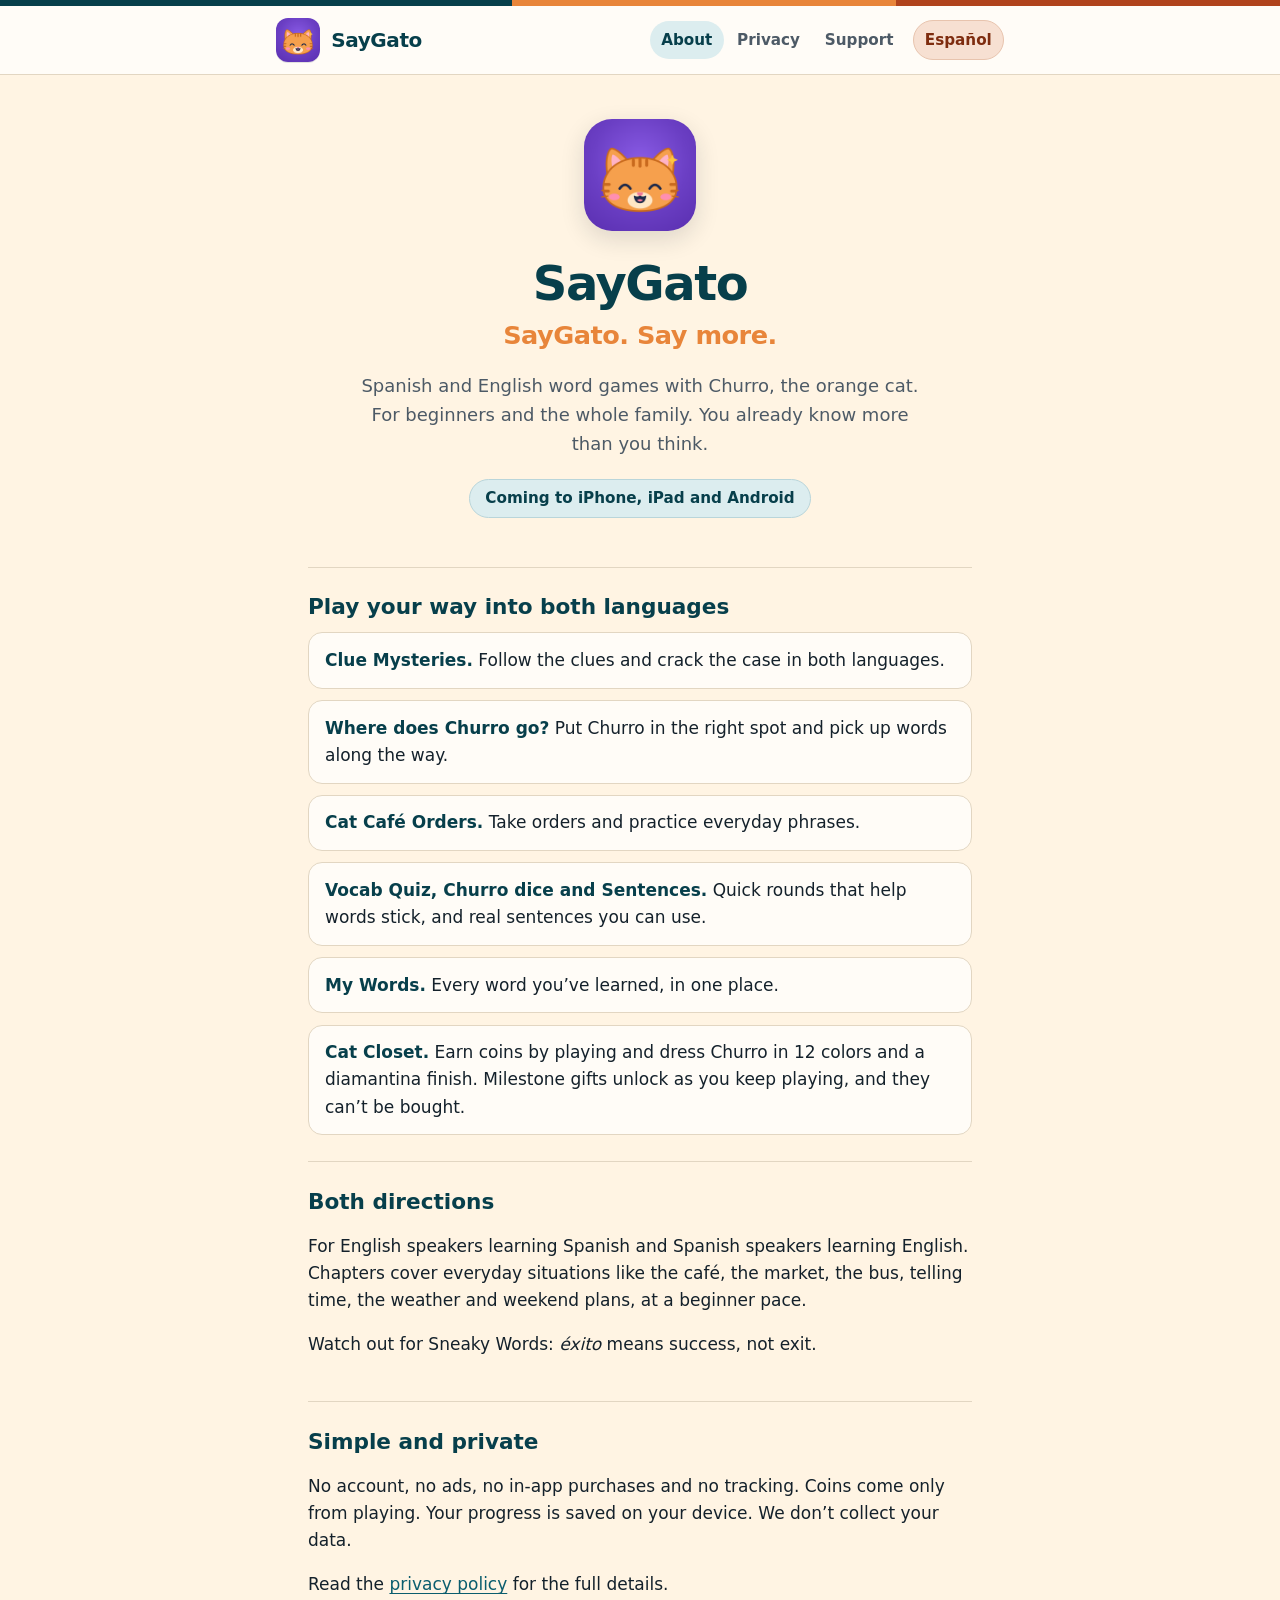
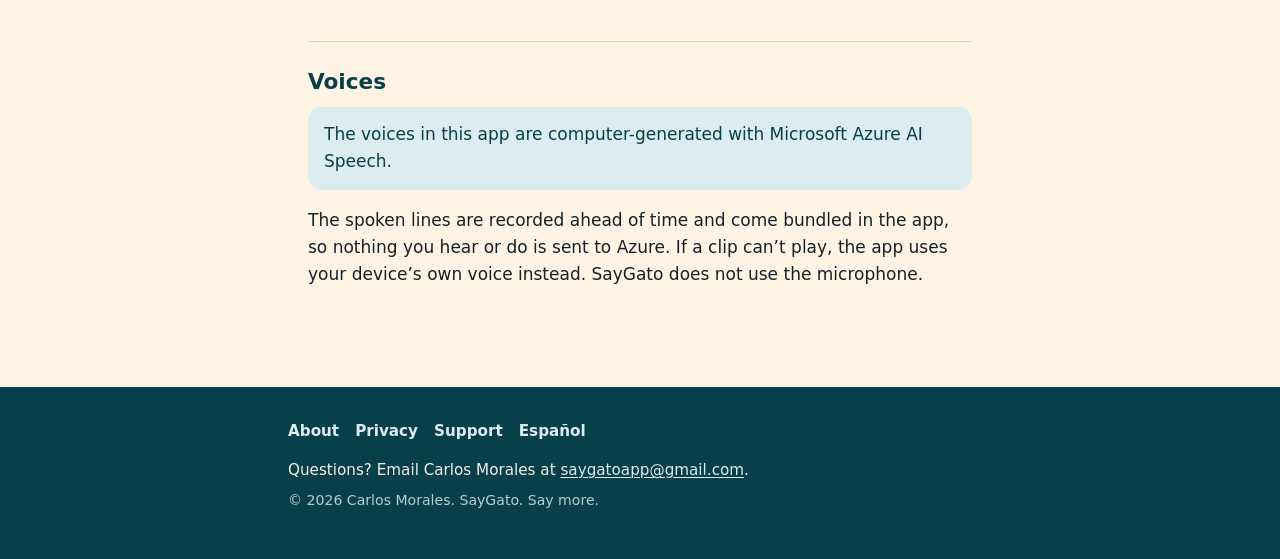
==== index.html @ b01baf51 "SayGato website: home, privacy policy, support (EN/ES)" ====
<!-- DRAFT. Do not publish until Carlos Morales approves.
     Published Nov 19, 2026. -->
<!doctype html>
<html lang="en">
<head>
  <meta charset="utf-8">
  <meta name="viewport" content="width=device-width, initial-scale=1">
  <title>SayGato. Say more.</title>
  <meta name="description" content="SayGato is a bilingual Spanish and English word-game app with Churro, the orange cat. For beginners and the whole family.">
  <link rel="canonical" href="https://cmoralesart.github.io/saygato/">
  <link rel="alternate" hreflang="en" href="https://cmoralesart.github.io/saygato/">
  <link rel="alternate" hreflang="es-MX" href="https://cmoralesart.github.io/saygato/es/">
  <link rel="alternate" hreflang="x-default" href="https://cmoralesart.github.io/saygato/">
  <link rel="stylesheet" href="css/styles.css">
  <link rel="icon" type="image/png" sizes="32x32" href="img/favicon-32.png">
  <link rel="apple-touch-icon" href="img/apple-touch-icon.png">
</head>
<body>
  <a class="skip" href="#main">Skip to content</a>
  <div class="stripe" aria-hidden="true"></div>
  <header class="site-header">
    <div class="wrap">
      <a class="brand" href="index.html">
        <img src="img/icon.png" width="44" height="44" alt="">
        <span>SayGato</span>
      </a>
      <nav aria-label="Site">
        <a href="index.html" aria-current="page">About</a>
        <a href="privacy.html">Privacy</a>
        <a href="support.html">Support</a>
        <a class="lang" href="es/" lang="es-MX" hreflang="es-MX">Español</a>
      </nav>
    </div>
  </header>

  <main id="main">
    <header class="hero">
      <img class="logo" src="img/icon.png" width="112" height="112" alt="Churro, the orange cat — SayGato’s app icon">
      <h1>SayGato</h1>
      <p class="tagline">SayGato. Say more.</p>
      <p class="lede">Spanish and English word games with Churro, the orange cat. For beginners and the whole family. You already know more than you think.</p>
      <p><span class="badge">Coming to iPhone, iPad and Android</span></p>
    </header>

    <section>
      <h2>Play your way into both languages</h2>
      <ul class="games">
        <li><strong>Clue Mysteries.</strong> Follow the clues and crack the case in both languages.</li>
        <li><strong>Where does Churro go?</strong> Put Churro in the right spot and pick up words along the way.</li>
        <li><strong>Cat Café Orders.</strong> Take orders and practice everyday phrases.</li>
        <li><strong>Vocab Quiz, Churro dice and Sentences.</strong> Quick rounds that help words stick, and real sentences you can use.</li>
        <li><strong>My Words.</strong> Every word you’ve learned, in one place.</li>
        <li><strong>Cat Closet.</strong> Earn coins by playing and dress Churro in 12 colors and a diamantina finish. Milestone gifts unlock as you keep playing, and they can’t be bought.</li>
      </ul>
    </section>

    <section>
      <h2>Both directions</h2>
      <p>For English speakers learning Spanish and Spanish speakers learning English. Chapters cover everyday situations like the café, the market, the bus, telling time, the weather and weekend plans, at a beginner pace.</p>
      <p>Watch out for Sneaky Words: <em>éxito</em> means success, not exit.</p>
    </section>

    <section>
      <h2>Simple and private</h2>
      <p>No account, no ads, no in-app purchases and no tracking. Coins come only from playing. Your progress is saved on your device. We don’t collect your data.</p>
      <p>Read the <a href="privacy.html">privacy policy</a> for the full details.</p>
    </section>

    <section>
      <h2>Voices</h2>
      <p class="credit">The voices in this app are computer-generated with Microsoft Azure AI Speech.</p>
      <p>The spoken lines are recorded ahead of time and come bundled in the app, so nothing you hear or do is sent to Azure. If a clip can’t play, the app uses your device’s own voice instead. SayGato does not use the microphone.</p>
    </section>
  </main>

  <footer>
    <div class="wrap">
      <nav aria-label="Footer">
        <a href="index.html">About</a>
        <a href="privacy.html">Privacy</a>
        <a href="support.html">Support</a>
        <a href="es/" lang="es-MX" hreflang="es-MX">Español</a>
      </nav>
      <p>Questions? Email Carlos Morales at <a href="mailto:saygatoapp@gmail.com">saygatoapp@gmail.com</a>.</p>
      <p class="fine">© 2026 Carlos Morales. SayGato. Say more.</p>
    </div>
  </footer>
</body>
</html>
---- css/styles.css ----
/* SayGato site styles. Brand colors from the app theme (src/theme.ts).
   System fonts only — no external fonts, CDNs, or trackers. */

:root {
  --ink: #14212B;
  --ink-muted: #4D5A66;
  --paper: #FFF4E3;
  --card: #FFFCF7;
  --line: #E2D6C2;
  --en: #0B5D6E;
  --en-deep: #073F4B;
  --en-tint: #DCEDEF;
  --es: #B0431C;
  --es-deep: #7E2C0F;
  --es-tint: #F7E0D2;
  --bridge: #1D6B4F;
  --bridge-tint: #DCEFE5;
  --gato: #E8853A;
  --gold: #E2A93B;
  --warn: #8A5300;
  --warn-tint: #FAEACB;
  --on-dark: #F6F0E4;
  --max: 44rem;
  --header-h: 4.25rem;
}

*, *::before, *::after { box-sizing: border-box; }

html { scroll-behavior: smooth; }

body {
  margin: 0;
  font-family: system-ui, -apple-system, "Segoe UI", Roboto, "Noto Sans", "Liberation Sans", sans-serif;
  color: var(--ink);
  background: var(--paper);
  line-height: 1.6;
  font-size: 1.0625rem;
}

img { max-width: 100%; height: auto; }

a { color: var(--en); text-decoration-thickness: 1px; text-underline-offset: 0.15em; }
a:hover { color: var(--en-deep); }
a:focus-visible, button:focus-visible {
  outline: 3px solid var(--gato);
  outline-offset: 3px;
}

.skip {
  position: absolute;
  left: 0.75rem;
  top: -3rem;
  background: var(--en-deep);
  color: var(--on-dark);
  padding: 0.5rem 0.85rem;
  border-radius: 0.5rem;
  z-index: 20;
}
.skip:focus { top: 0.75rem; }

/* Preview banner — remove before the site goes live. */
.preview-banner {
  background: var(--warn-tint);
  color: var(--warn);
  text-align: center;
  font-size: 0.875rem;
  font-weight: 600;
  letter-spacing: 0.01em;
  padding: 0.45rem 1rem;
  border-bottom: 1px solid #E2A93B;
}

.stripe {
  height: 6px;
  background: linear-gradient(90deg, var(--en-deep) 0 40%, var(--gato) 40% 70%, var(--es) 70% 100%);
}

.site-header {
  background: var(--card);
  border-bottom: 1px solid var(--line);
  position: sticky;
  top: 0;
  z-index: 10;
}

.site-header .wrap {
  max-width: calc(var(--max) + 4rem);
  margin: 0 auto;
  padding: 0.65rem 1.25rem;
  display: flex;
  align-items: center;
  justify-content: space-between;
  gap: 0.75rem 1.25rem;
  flex-wrap: wrap;
  min-height: var(--header-h);
}

.brand {
  display: flex;
  align-items: center;
  gap: 0.7rem;
  text-decoration: none;
  color: var(--en-deep);
  font-weight: 700;
  font-size: 1.25rem;
  letter-spacing: -0.02em;
}
.brand img {
  width: 44px;
  height: 44px;
  border-radius: 12px;
  box-shadow: 0 1px 0 rgba(20, 33, 43, 0.12);
}
.brand:hover { color: var(--en); }

nav {
  display: flex;
  align-items: center;
  flex-wrap: wrap;
  gap: 0.15rem 0.15rem;
}
nav a {
  color: var(--ink-muted);
  text-decoration: none;
  font-size: 0.95rem;
  font-weight: 600;
  padding: 0.4rem 0.7rem;
  border-radius: 999px;
}
nav a:hover { color: var(--en-deep); background: var(--en-tint); }
nav a[aria-current="page"] {
  color: var(--en-deep);
  background: var(--en-tint);
}
nav a.lang {
  margin-left: 0.35rem;
  color: var(--es-deep);
  background: var(--es-tint);
  border: 1px solid #E8C4AE;
}
nav a.lang:hover { background: #F3D3C0; }

main { max-width: var(--max); margin: 0 auto; padding: 0 1.25rem 3.5rem; }

.hero {
  text-align: center;
  padding: 2.75rem 0 2rem;
}
.hero .logo {
  width: 112px;
  height: 112px;
  border-radius: 28px;
  box-shadow: 0 8px 24px rgba(20, 33, 43, 0.14);
  margin-bottom: 1.1rem;
}
.hero h1 {
  font-size: clamp(2.1rem, 6vw, 3rem);
  line-height: 1.1;
  letter-spacing: -0.03em;
  color: var(--en-deep);
  margin: 0 0 0.35rem;
}
.tagline {
  font-size: clamp(1.25rem, 3.2vw, 1.6rem);
  font-weight: 700;
  color: var(--gato);
  margin: 0 0 1rem;
  letter-spacing: -0.02em;
}
.lede {
  font-size: 1.125rem;
  color: var(--ink-muted);
  max-width: 36rem;
  margin: 0 auto 1.25rem;
}
.badge {
  display: inline-block;
  background: var(--en-tint);
  color: var(--en-deep);
  border: 1px solid #B9D5DA;
  border-radius: 999px;
  padding: 0.4rem 0.95rem;
  font-weight: 600;
  font-size: 0.95rem;
}

h2 {
  font-size: 1.35rem;
  line-height: 1.3;
  color: var(--en-deep);
  margin: 0 0 0.7rem;
}
h3 {
  font-size: 1.05rem;
  color: var(--en-deep);
  margin: 1.25rem 0 0.4rem;
}

section {
  padding: 1.6rem 0;
  border-top: 1px solid var(--line);
}

.games {
  list-style: none;
  padding: 0;
  margin: 0;
  display: grid;
  gap: 0.7rem;
}
.games li {
  background: var(--card);
  border: 1px solid var(--line);
  border-radius: 14px;
  padding: 0.85rem 1rem;
}
.games strong { color: var(--en-deep); }

.credit {
  background: var(--en-tint);
  border-radius: 14px;
  padding: 0.9rem 1rem;
  color: var(--en-deep);
  margin: 0;
}

.page-title {
  padding: 2.1rem 0 0.4rem;
}
.page-title h1 {
  font-size: clamp(1.8rem, 4.5vw, 2.35rem);
  line-height: 1.15;
  letter-spacing: -0.03em;
  color: var(--en-deep);
  margin: 0 0 0.4rem;
}
.meta {
  color: var(--ink-muted);
  font-size: 0.95rem;
  margin: 0 0 0.25rem;
}

.prose > * { margin-top: 0; }
.prose p, .prose ul { margin-bottom: 1rem; }
.prose ul { padding-left: 1.25rem; }
.prose li { margin: 0.3rem 0; }
.prose h2 { margin-top: 2rem; }

.faq { margin: 0; }
.faq dt {
  font-weight: 700;
  color: var(--en-deep);
  margin-top: 1.15rem;
}
.faq dd { margin: 0.25rem 0 0; }

/* Placeholders Carlos still needs to fill in. */
.tbd {
  display: inline-block;
  background: var(--warn-tint);
  color: var(--warn);
  border: 1px dashed var(--gold);
  border-radius: 6px;
  padding: 0 0.35em;
  font-family: ui-monospace, "SF Mono", Menlo, Consolas, monospace;
  font-size: 0.92em;
  font-weight: 700;
  letter-spacing: 0.01em;
}

.note {
  background: var(--card);
  border: 1px solid var(--line);
  border-left: 4px solid var(--en);
  border-radius: 8px;
  padding: 0.8rem 1rem;
}

footer {
  background: var(--en-deep);
  color: var(--on-dark);
  padding: 2rem 1.25rem 2.6rem;
  font-size: 0.95rem;
}
footer .wrap { max-width: var(--max); margin: 0 auto; }
footer a { color: #DCEDEF; }
footer a:hover { color: #fff; }
footer p { margin: 0.4rem 0; }
footer .fine { color: #B9CDD1; font-size: 0.88rem; }
footer nav {
  display: flex;
  flex-wrap: wrap;
  gap: 0.2rem 1rem;
  margin-bottom: 0.9rem;
}
footer nav a { color: #DCEDEF; padding: 0; background: none; font-weight: 600; }
footer nav a:hover { background: none; color: #fff; }

@media (max-width: 540px) {
  body { font-size: 1.025rem; }
  .site-header .wrap { padding: 0.55rem 0.9rem; }
  main { padding: 0 1rem 2.75rem; }
  .hero { padding: 2rem 0 1.5rem; }
  .hero .logo { width: 88px; height: 88px; border-radius: 22px; }
  nav a { padding: 0.35rem 0.55rem; font-size: 0.9rem; }
  .brand img { width: 38px; height: 38px; border-radius: 10px; }
}

@media (prefers-reduced-motion: reduce) {
  html { scroll-behavior: auto; }
}

.intro {
  font-size: 1.125rem;
  color: var(--ink-muted);
  max-width: 40rem;
  margin: 0 0 0.5rem;
}
section.faq-block { border-top: 0; padding-top: 0.5rem; }
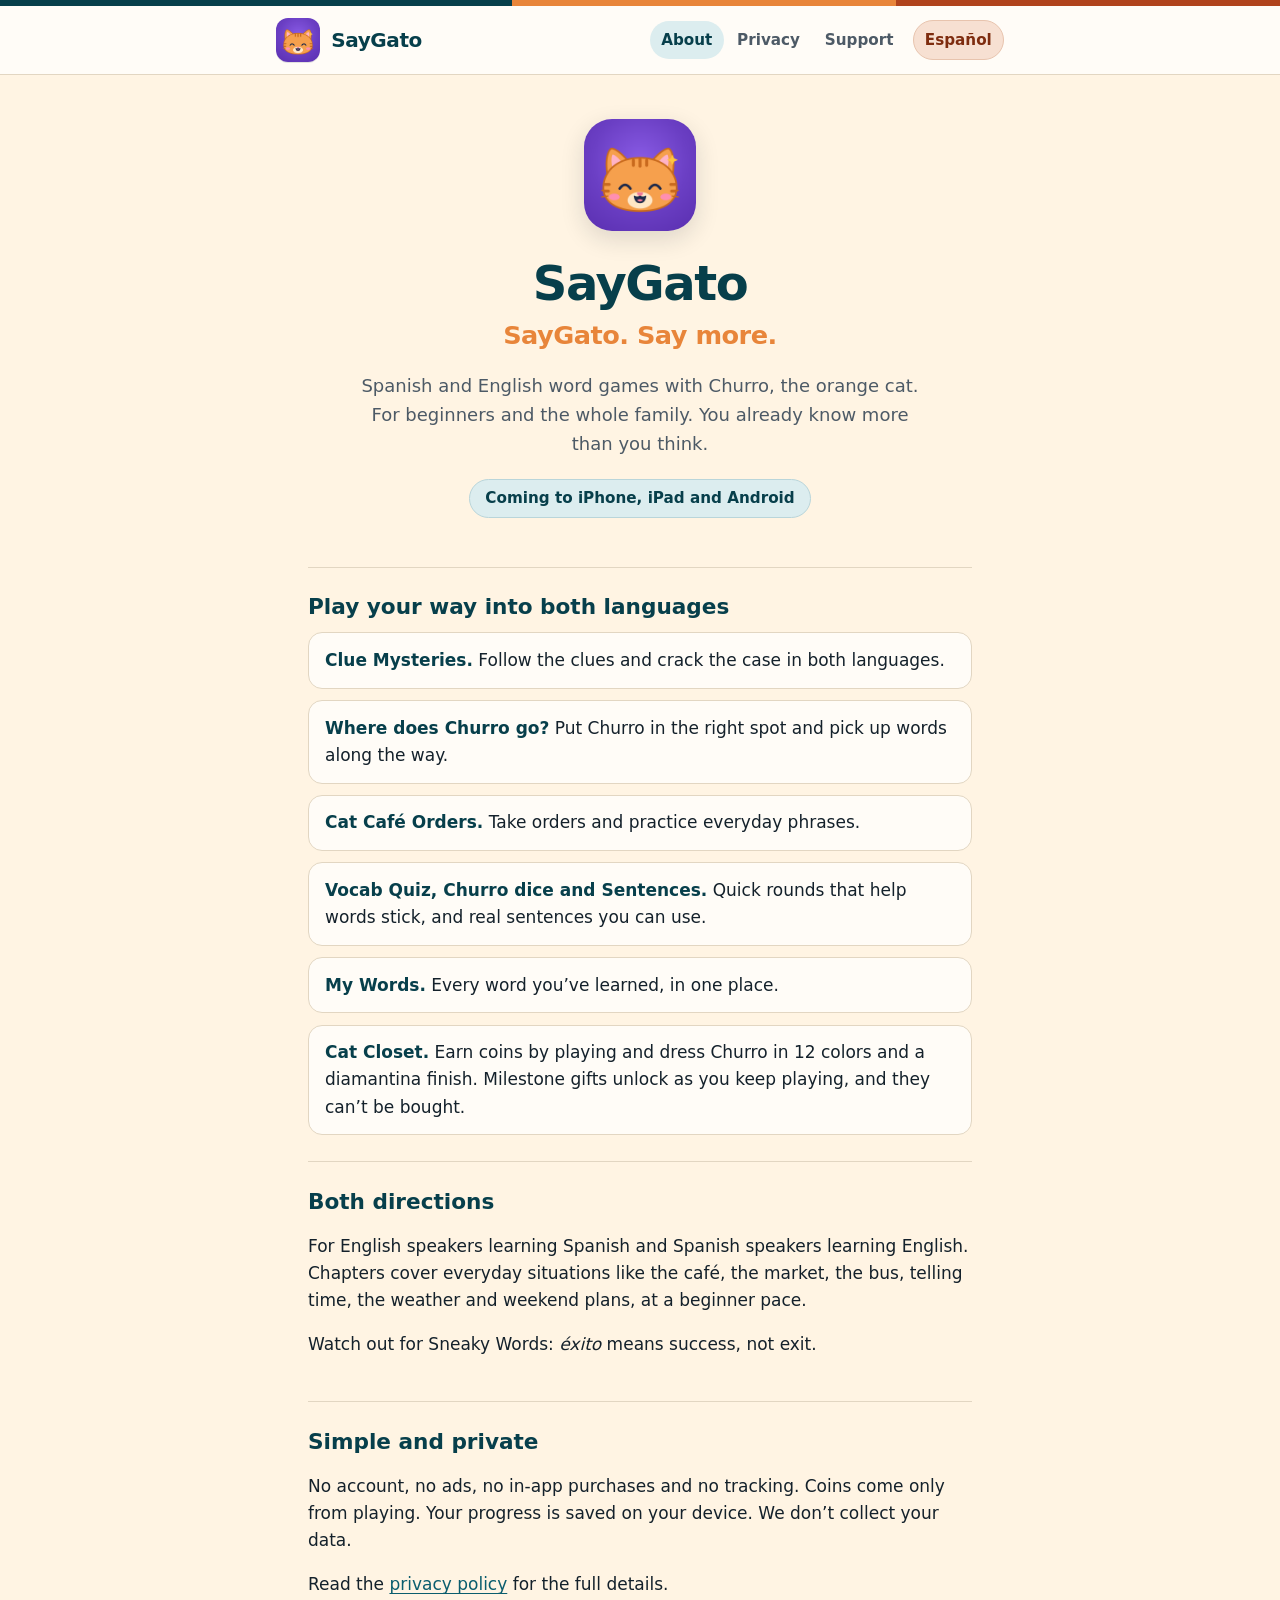
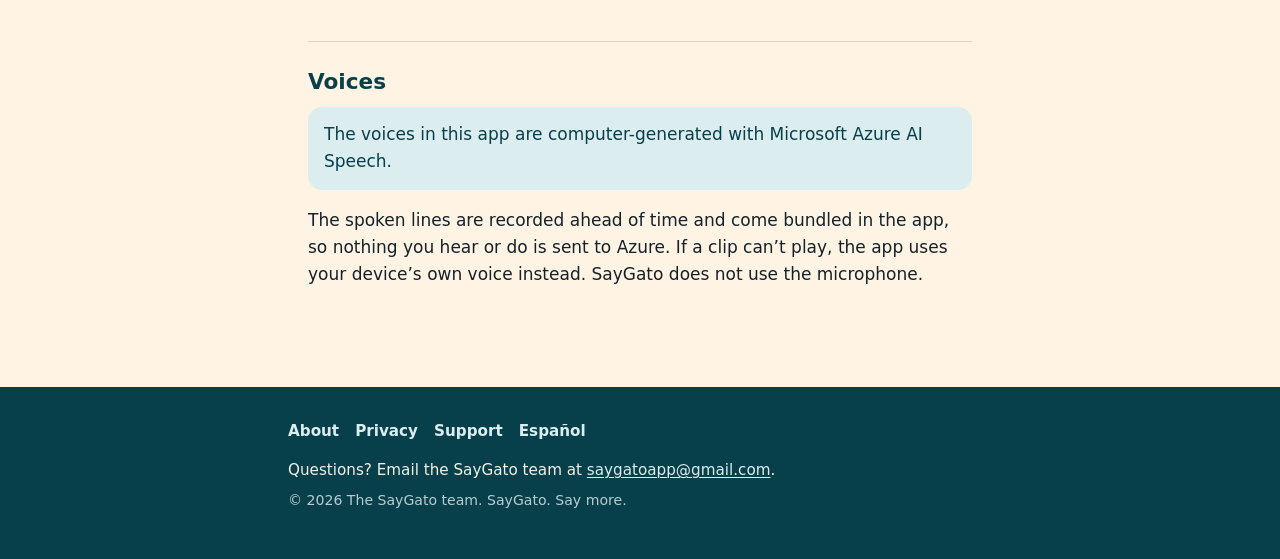
==== commit 0bd36de5: "Use 'the SayGato team' instead of personal name" ====
--- a/index.html
+++ b/index.html
@@ -1,5 +1,3 @@
-<!-- DRAFT. Do not publish until Carlos Morales approves.
-     Published Nov 19, 2026. -->
 <!doctype html>
 <html lang="en">
 <head>
@@ -81,8 +79,8 @@
         <a href="support.html">Support</a>
         <a href="es/" lang="es-MX" hreflang="es-MX">Español</a>
       </nav>
-      <p>Questions? Email Carlos Morales at <a href="mailto:saygatoapp@gmail.com">saygatoapp@gmail.com</a>.</p>
-      <p class="fine">© 2026 Carlos Morales. SayGato. Say more.</p>
+      <p>Questions? Email the SayGato team at <a href="mailto:saygatoapp@gmail.com">saygatoapp@gmail.com</a>.</p>
+      <p class="fine">© 2026 The SayGato team. SayGato. Say more.</p>
     </div>
   </footer>
 </body>
